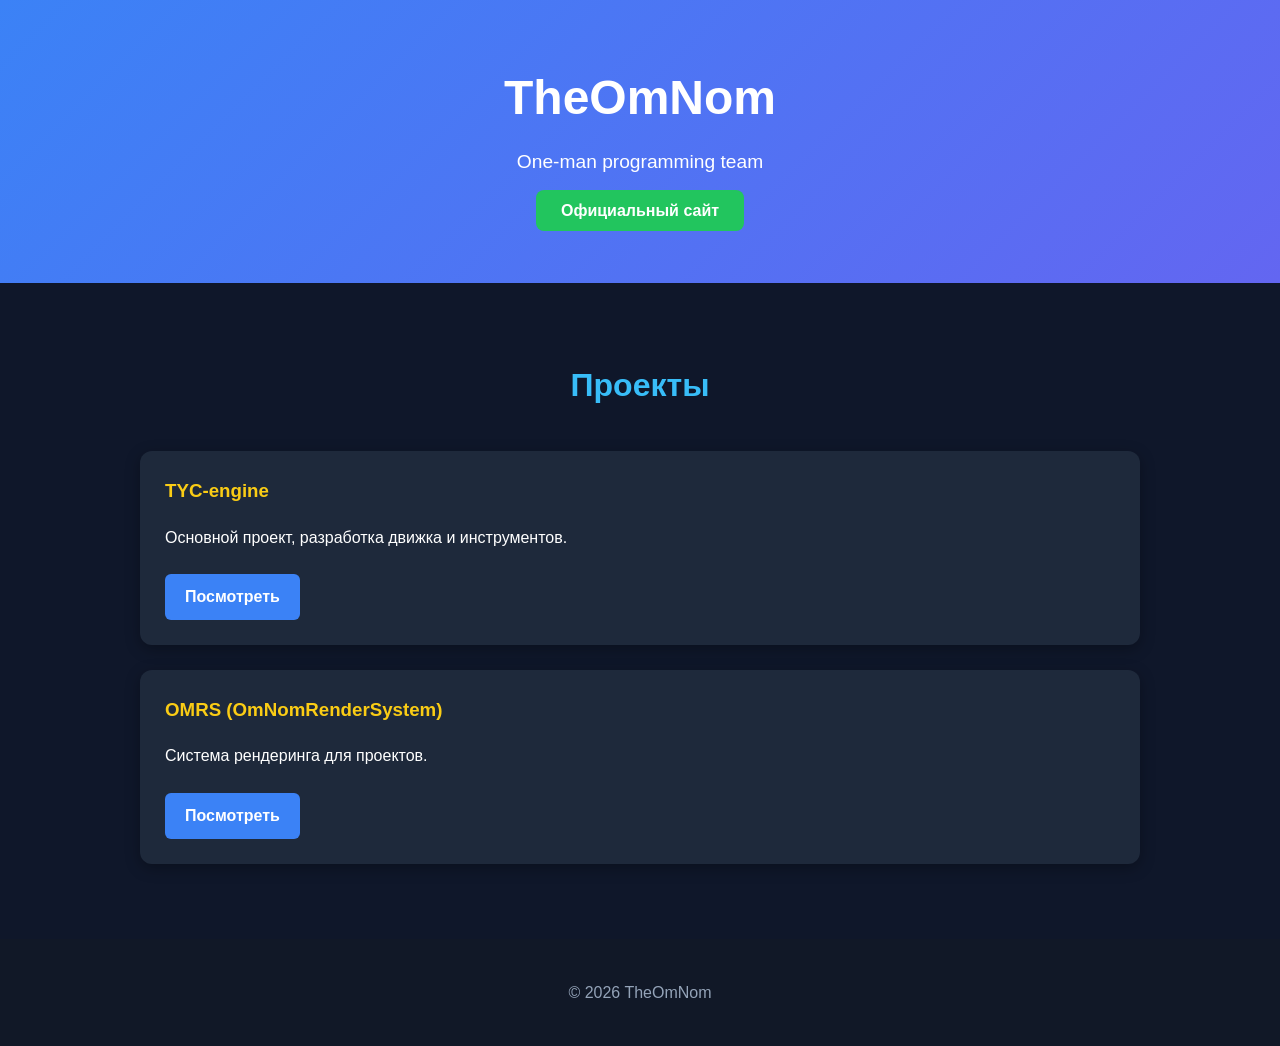
==== index.html @ b216ae1b "Update index.html" ====
<!DOCTYPE html>
<html lang="ru">
<head>
<meta charset="UTF-8">
<meta name="viewport" content="width=device-width, initial-scale=1.0">
<title>TheOmNom — Главная</title>
<link rel="stylesheet" href="style.css">
</head>

<body>

<header>
  <div class="header-container">
    <h1>TheOmNom</h1>
    <p>One-man programming team</p>
    <a class="btn" href="https://tyc-engine.github.io/">Официальный сайт</a>
  </div>
</header>

<main>
  <section class="projects">
    <h2>Проекты</h2>

    <div class="project-card">
      <h3>TYC-engine</h3>
      <p>Основной проект, разработка движка и инструментов.</p>
      <a class="btn" href="https://tyc-engine.github.io/">Посмотреть</a>
    </div>

    <div class="project-card">
      <h3>OMRS (OmNomRenderSystem)</h3>
      <p>Система рендеринга для проектов.</p>
      <a class="btn" href="https://tyc-engine.github.io/project/omrs.html">Посмотреть</a>
    </div>

  </section>
</main>

<footer>
  <p>© 2026 TheOmNom</p>
</footer>

</body>
</html>
---- style.css ----
/* Общие стили */
body {
  margin: 0;
  font-family: 'Segoe UI', Tahoma, Geneva, Verdana, sans-serif;
  background: #0f172a;
  color: #ffffff;
  line-height: 1.6;
}

/* Хедер */
header {
  background: linear-gradient(135deg, #3b82f6, #6366f1);
  padding: 60px 20px;
  text-align: center;
}

header h1 {
  margin: 0;
  font-size: 3em;
}

header p {
  font-size: 1.2em;
  margin: 10px 0 20px;
}

header .btn {
  padding: 12px 25px;
  background: #22c55e;
  color: #fff;
  text-decoration: none;
  border-radius: 8px;
  font-weight: bold;
  transition: 0.3s;
}

header .btn:hover {
  background: #16a34a;
}

/* Основной контент */
main {
  padding: 50px 20px;
  max-width: 1000px;
  margin: 0 auto;
}

.projects h2 {
  text-align: center;
  font-size: 2em;
  margin-bottom: 40px;
  color: #38bdf8;
}

.project-card {
  background: #1e293b;
  padding: 25px;
  margin-bottom: 25px;
  border-radius: 12px;
  box-shadow: 0 4px 15px rgba(0,0,0,0.3);
  transition: transform 0.3s, box-shadow 0.3s;
}

.project-card:hover {
  transform: translateY(-5px);
  box-shadow: 0 6px 20px rgba(0,0,0,0.4);
}

.project-card h3 {
  margin-top: 0;
  color: #facc15;
}

.project-card p {
  margin: 12px 0;
}

.project-card .btn {
  display: inline-block;
  margin-top: 12px;
  padding: 10px 20px;
  background: #3b82f6;
  border-radius: 6px;
  text-decoration: none;
  color: white;
  font-weight: bold;
  transition: 0.3s;
}

.project-card .btn:hover {
  background: #2563eb;
}

/* Футер */
footer {
  text-align: center;
  padding: 25px 0;
  background: #111827;
  color: #94a3b8;
}
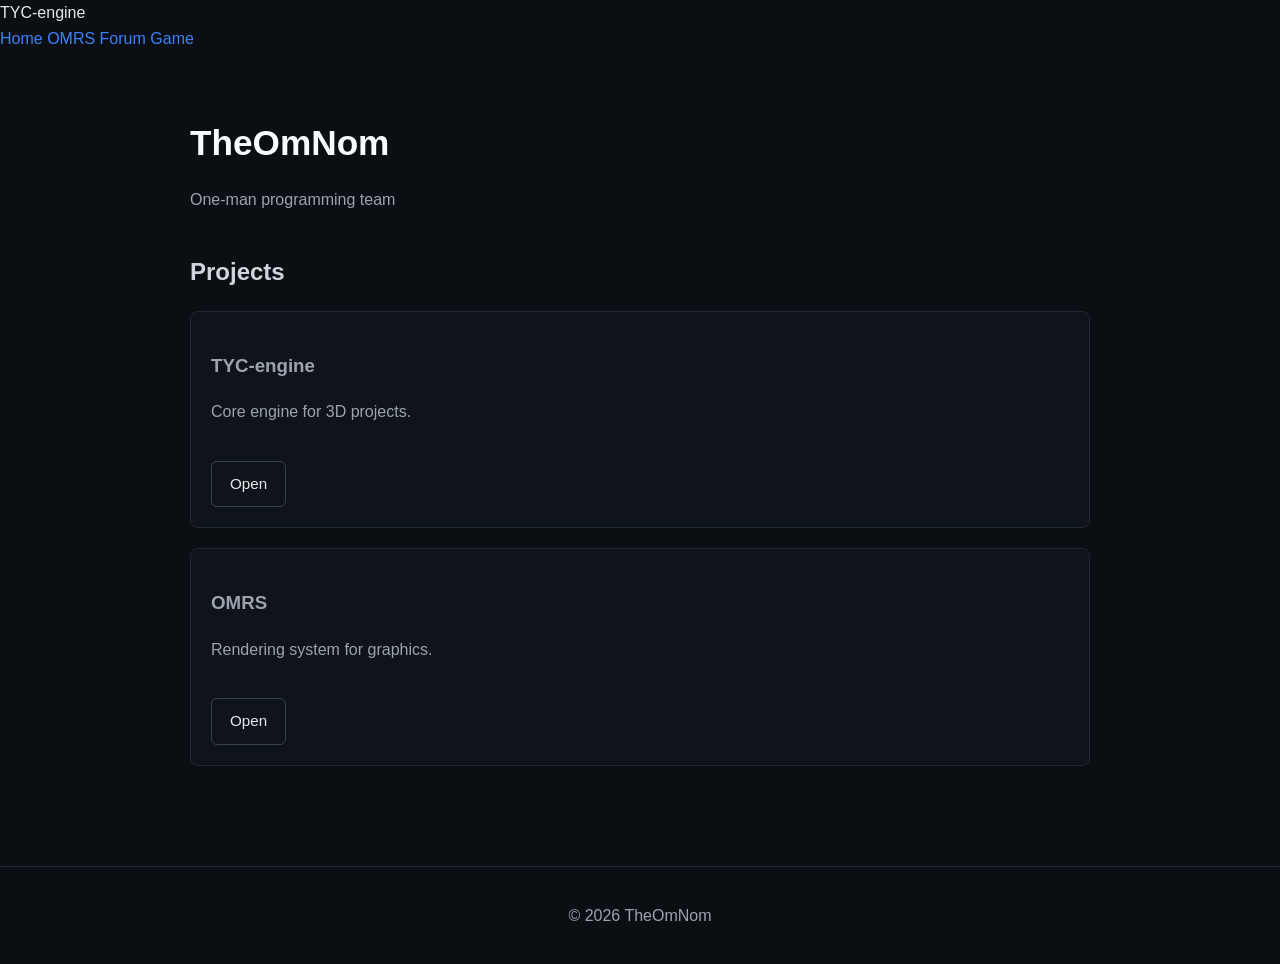
==== commit 052dc074: "Update index.html" ====
--- a/index.html
+++ b/index.html
@@ -3,37 +3,43 @@
 <head>
 <meta charset="UTF-8">
 <meta name="viewport" content="width=device-width, initial-scale=1.0">
-<title>TheOmNom — Главная</title>
+<title>TheOmNom</title>
 <link rel="stylesheet" href="style.css">
 </head>
 
 <body>
 
-<header>
-  <div class="header-container">
-    <h1>TheOmNom</h1>
-    <p>One-man programming team</p>
-    <a class="btn" href="https://tyc-engine.github.io/">Официальный сайт</a>
+<nav class="navbar">
+  <div class="nav-container">
+    <span class="logo">TYC-engine</span>
+    <div class="nav-links">
+      <a href="/">Home</a>
+      <a href="/omrs/">OMRS</a>
+      <a href="/forum" target="_blank">Forum</a>
+      <a href="/game.html">Game</a>
+    </div>
   </div>
-</header>
+</nav>
 
 <main>
-  <section class="projects">
-    <h2>Проекты</h2>
 
-    <div class="project-card">
-      <h3>TYC-engine</h3>
-      <p>Основной проект, разработка движка и инструментов.</p>
-      <a class="btn" href="https://tyc-engine.github.io/">Посмотреть</a>
-    </div>
+<h1>TheOmNom</h1>
+<p>One-man programming team</p>
 
-    <div class="project-card">
-      <h3>OMRS (OmNomRenderSystem)</h3>
-      <p>Система рендеринга для проектов.</p>
-      <a class="btn" href="https://tyc-engine.github.io/project/omrs.html">Посмотреть</a>
-    </div>
+<h2>Projects</h2>
 
-  </section>
+<div class="project-card">
+  <h3>TYC-engine</h3>
+  <p>Core engine for 3D projects.</p>
+  <a class="btn" href="/">Open</a>
+</div>
+
+<div class="project-card">
+  <h3>OMRS</h3>
+  <p>Rendering system for graphics.</p>
+  <a class="btn" href="/omrs/">Open</a>
+</div>
+
 </main>
 
 <footer>
--- a/style.css
+++ b/style.css
@@ -1,100 +1,90 @@
-/* Общие стили */
+/* Базовые стили */
 body {
   margin: 0;
-  font-family: 'Segoe UI', Tahoma, Geneva, Verdana, sans-serif;
-  background: #0f172a;
-  color: #ffffff;
+  font-family: -apple-system, BlinkMacSystemFont, "Segoe UI", Roboto, Arial, sans-serif;
+  background: #0b0f14;
+  color: #e5e7eb;
   line-height: 1.6;
+}
+
+/* Контейнер */
+main {
+  max-width: 900px;
+  margin: 0 auto;
+  padding: 40px 20px;
+}
+
+/* Заголовки */
+h1 {
+  font-size: 2.2em;
+  margin-bottom: 10px;
+  color: #f9fafb;
+}
+
+h2 {
+  font-size: 1.5em;
+  margin-top: 40px;
+  color: #d1d5db;
+}
+
+h3 {
+  color: #9ca3af;
+}
+
+/* Текст */
+p {
+  color: #9ca3af;
 }
 
 /* Хедер */
 header {
-  background: linear-gradient(135deg, #3b82f6, #6366f1);
-  padding: 60px 20px;
+  border-bottom: 1px solid #1f2933;
+  padding: 20px;
   text-align: center;
 }
 
-header h1 {
-  margin: 0;
-  font-size: 3em;
+/* Ссылки */
+a {
+  color: #3b82f6;
+  text-decoration: none;
 }
 
-header p {
-  font-size: 1.2em;
-  margin: 10px 0 20px;
+a:hover {
+  text-decoration: underline;
 }
 
-header .btn {
-  padding: 12px 25px;
-  background: #22c55e;
-  color: #fff;
-  text-decoration: none;
-  border-radius: 8px;
-  font-weight: bold;
-  transition: 0.3s;
+/* Кнопки (строгие) */
+.btn {
+  display: inline-block;
+  margin-top: 20px;
+  padding: 10px 18px;
+  border: 1px solid #374151;
+  background: transparent;
+  color: #e5e7eb;
+  border-radius: 6px;
+  font-size: 0.95em;
+  transition: 0.2s;
 }
 
-header .btn:hover {
-  background: #16a34a;
+.btn:hover {
+  background: #111827;
+  border-color: #4b5563;
 }
 
-/* Основной контент */
-main {
-  padding: 50px 20px;
-  max-width: 1000px;
-  margin: 0 auto;
-}
-
-.projects h2 {
-  text-align: center;
-  font-size: 2em;
-  margin-bottom: 40px;
-  color: #38bdf8;
-}
-
+/* Карточки */
 .project-card {
-  background: #1e293b;
-  padding: 25px;
-  margin-bottom: 25px;
-  border-radius: 12px;
-  box-shadow: 0 4px 15px rgba(0,0,0,0.3);
-  transition: transform 0.3s, box-shadow 0.3s;
-}
-
-.project-card:hover {
-  transform: translateY(-5px);
-  box-shadow: 0 6px 20px rgba(0,0,0,0.4);
-}
-
-.project-card h3 {
-  margin-top: 0;
-  color: #facc15;
-}
-
-.project-card p {
-  margin: 12px 0;
-}
-
-.project-card .btn {
-  display: inline-block;
-  margin-top: 12px;
-  padding: 10px 20px;
-  background: #3b82f6;
-  border-radius: 6px;
-  text-decoration: none;
-  color: white;
-  font-weight: bold;
-  transition: 0.3s;
-}
-
-.project-card .btn:hover {
-  background: #2563eb;
+  border: 1px solid #1f2933;
+  padding: 20px;
+  border-radius: 8px;
+  margin-bottom: 20px;
+  background: #0f141a;
 }
 
 /* Футер */
 footer {
+  border-top: 1px solid #1f2933;
   text-align: center;
-  padding: 25px 0;
-  background: #111827;
-  color: #94a3b8;
+  padding: 20px;
+  color: #6b7280;
+  margin-top: 40px;
 }
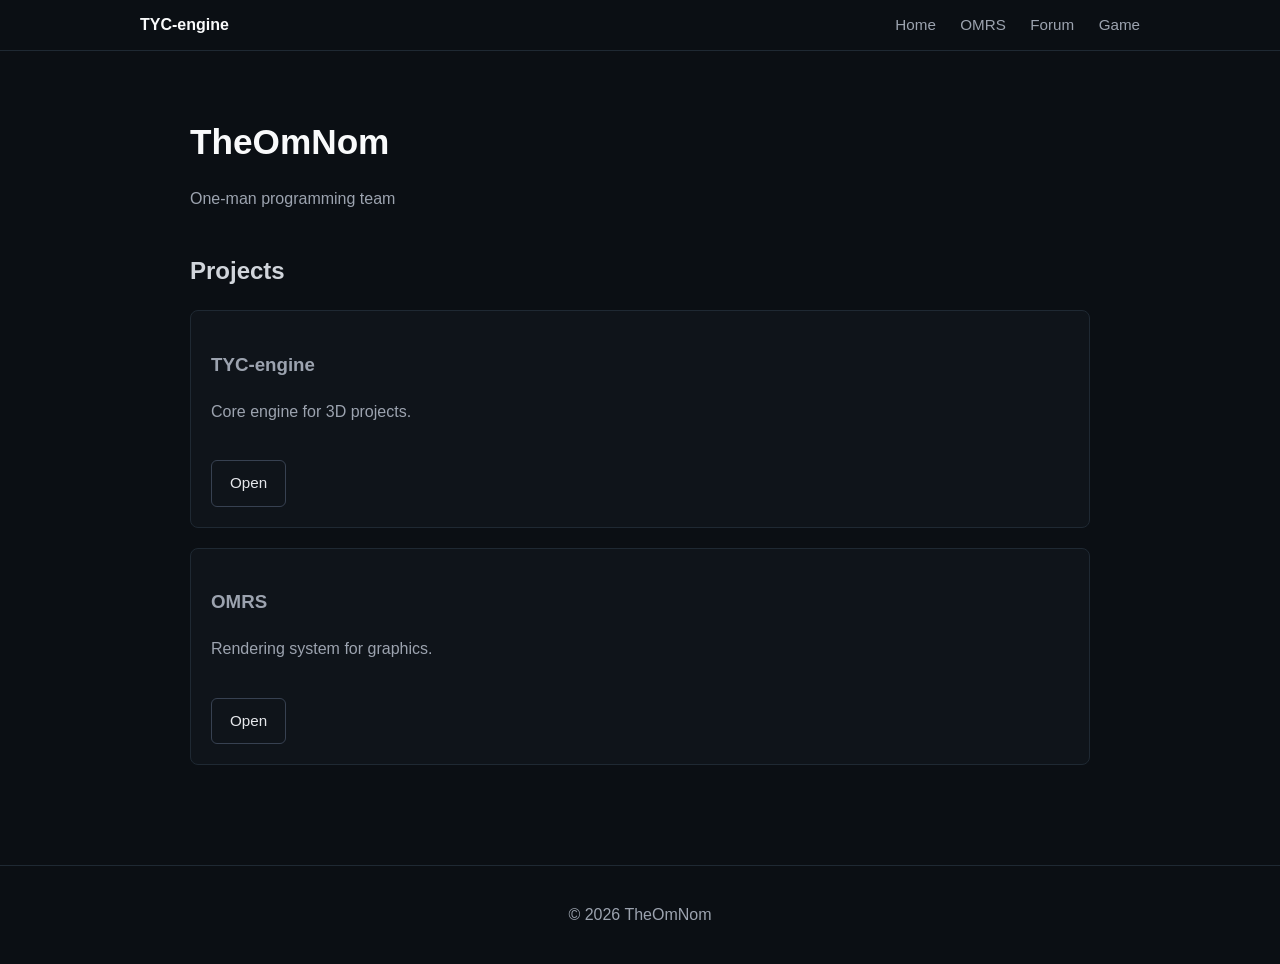
==== commit 3abb3195: "Update index.html" ====
--- a/index.html
+++ b/index.html
@@ -4,7 +4,7 @@
 <meta charset="UTF-8">
 <meta name="viewport" content="width=device-width, initial-scale=1.0">
 <title>TheOmNom</title>
-<link rel="stylesheet" href="style.css">
+<link rel="stylesheet" href="/style.css">
 </head>
 
 <body>
--- a/style.css
+++ b/style.css
@@ -5,6 +5,37 @@
   background: #0b0f14;
   color: #e5e7eb;
   line-height: 1.6;
+}
+
+/* NAVBAR */
+.navbar {
+  border-bottom: 1px solid #1f2933;
+  background: #0b0f14;
+}
+
+.nav-container {
+  max-width: 1000px;
+  margin: 0 auto;
+  padding: 12px 20px;
+  display: flex;
+  justify-content: space-between;
+  align-items: center;
+}
+
+.logo {
+  font-weight: bold;
+  color: #f9fafb;
+}
+
+.nav-links a {
+  margin-left: 20px;
+  color: #9ca3af;
+  text-decoration: none;
+  font-size: 0.95em;
+}
+
+.nav-links a:hover {
+  color: #e5e7eb;
 }
 
 /* Контейнер */
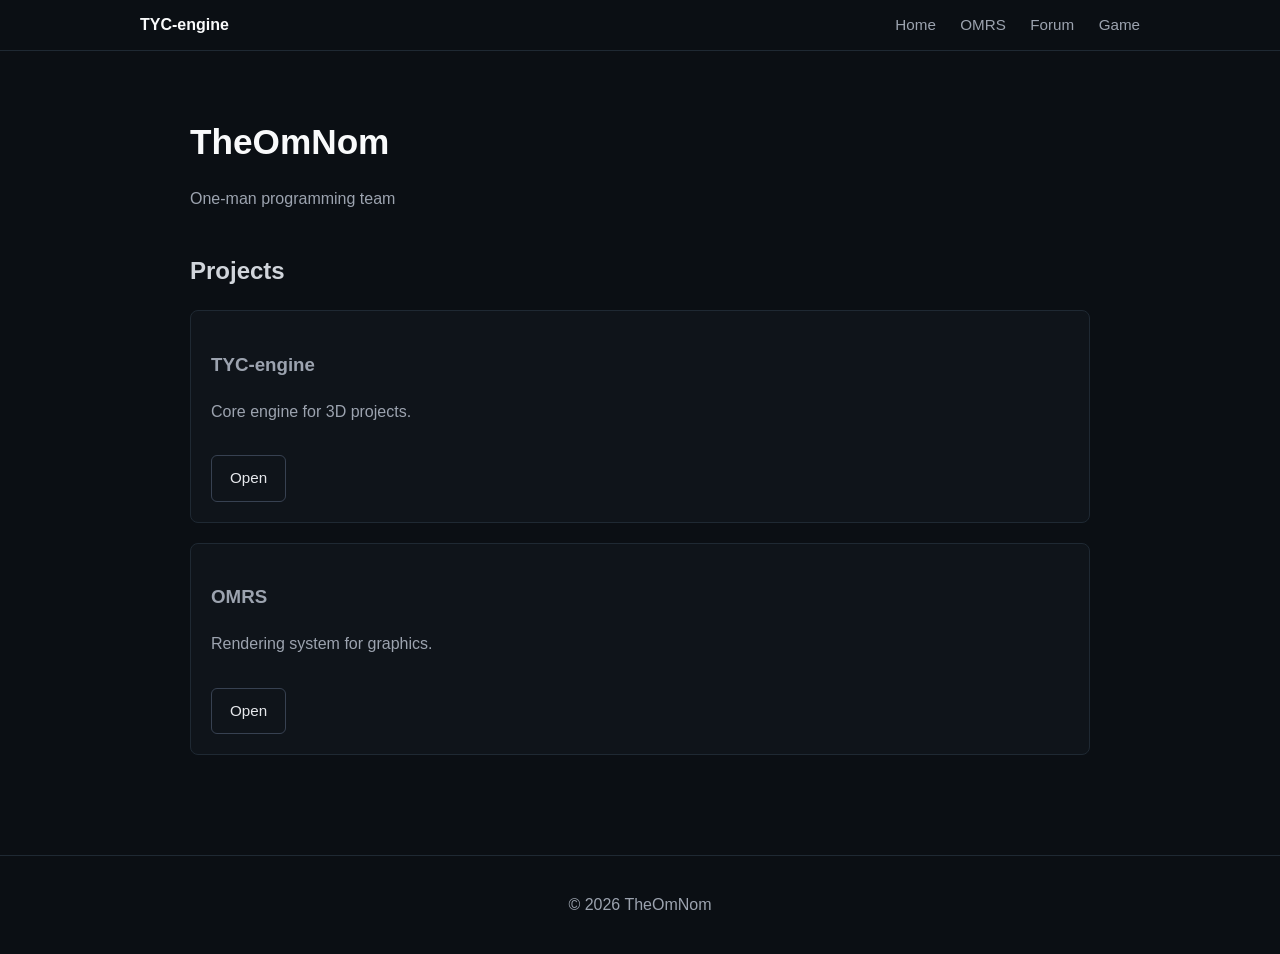
==== commit d53e0bd8: "Update index.html" ====
--- a/index.html
+++ b/index.html
@@ -14,9 +14,9 @@
     <span class="logo">TYC-engine</span>
     <div class="nav-links">
       <a href="/">Home</a>
-      <a href="/omrs/">OMRS</a>
+      <a href="/omrs/omrs.html">OMRS</a>
       <a href="/forum" target="_blank">Forum</a>
-      <a href="/game.html">Game</a>
+      <a href="/game/game.html">Game</a>
     </div>
   </div>
 </nav>
--- a/style.css
+++ b/style.css
@@ -1,4 +1,4 @@
-/* Базовые стили */
+/* ===== БАЗА ===== */
 body {
   margin: 0;
   font-family: -apple-system, BlinkMacSystemFont, "Segoe UI", Roboto, Arial, sans-serif;
@@ -7,7 +7,7 @@
   line-height: 1.6;
 }
 
-/* NAVBAR */
+/* ===== NAVBAR ===== */
 .navbar {
   border-bottom: 1px solid #1f2933;
   background: #0b0f14;
@@ -22,30 +22,41 @@
   align-items: center;
 }
 
+/* ЛОГО */
 .logo {
+  display: flex;
+  align-items: center;
+  gap: 10px;
   font-weight: bold;
   color: #f9fafb;
 }
 
+.logo img {
+  width: 24px;
+  height: 24px;
+}
+
+/* ССЫЛКИ В МЕНЮ */
 .nav-links a {
   margin-left: 20px;
   color: #9ca3af;
   text-decoration: none;
   font-size: 0.95em;
+  transition: 0.2s;
 }
 
 .nav-links a:hover {
   color: #e5e7eb;
 }
 
-/* Контейнер */
+/* ===== КОНТЕНТ ===== */
 main {
   max-width: 900px;
   margin: 0 auto;
   padding: 40px 20px;
 }
 
-/* Заголовки */
+/* ЗАГОЛОВКИ */
 h1 {
   font-size: 2.2em;
   margin-bottom: 10px;
@@ -62,38 +73,22 @@
   color: #9ca3af;
 }
 
-/* Текст */
+/* ТЕКСТ */
 p {
   color: #9ca3af;
 }
 
-/* Хедер */
-header {
-  border-bottom: 1px solid #1f2933;
-  padding: 20px;
-  text-align: center;
-}
-
-/* Ссылки */
-a {
-  color: #3b82f6;
-  text-decoration: none;
-}
-
-a:hover {
-  text-decoration: underline;
-}
-
-/* Кнопки (строгие) */
+/* ===== КНОПКИ ===== */
 .btn {
   display: inline-block;
-  margin-top: 20px;
+  margin-top: 15px;
   padding: 10px 18px;
   border: 1px solid #374151;
   background: transparent;
   color: #e5e7eb;
   border-radius: 6px;
   font-size: 0.95em;
+  text-decoration: none;
   transition: 0.2s;
 }
 
@@ -102,16 +97,21 @@
   border-color: #4b5563;
 }
 
-/* Карточки */
+/* ===== КАРТОЧКИ ===== */
 .project-card {
   border: 1px solid #1f2933;
   padding: 20px;
   border-radius: 8px;
   margin-bottom: 20px;
   background: #0f141a;
+  transition: 0.2s;
 }
 
-/* Футер */
+.project-card:hover {
+  border-color: #374151;
+}
+
+/* ===== FOOTER ===== */
 footer {
   border-top: 1px solid #1f2933;
   text-align: center;
